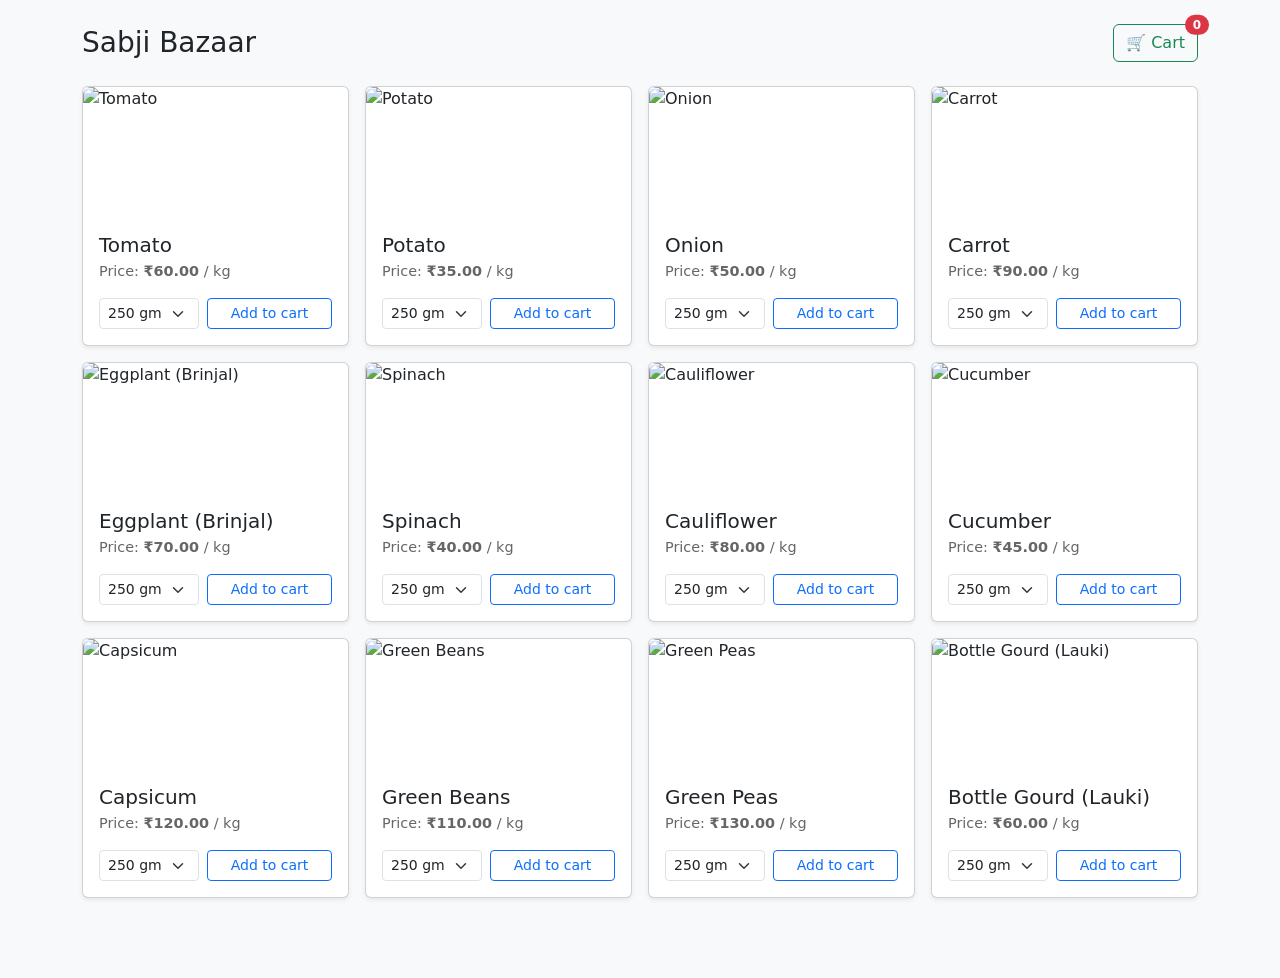
==== index.html @ e950587e "Create index.html" ====
<!doctype html>
<html lang="en">
<head>
  <meta charset="utf-8">
  <meta name="viewport" content="width=device-width, initial-scale=1">
  <title>Sabji Bazaar — Vegetables for Sale</title>

  <!-- Bootstrap 5 CSS -->
  <link href="https://cdn.jsdelivr.net/npm/bootstrap@5.3.2/dist/css/bootstrap.min.css" rel="stylesheet">

  <style>
    body { padding-top: 1.5rem; padding-bottom: 5rem; background:#f8f9fa; }
    .veg-card { min-height: 260px; display:flex; flex-direction:column; justify-content:space-between; }
    .veg-img { height:130px; object-fit:cover; border-radius:.5rem; }
    .floating-bill {
      position: fixed;
      right: 20px;
      bottom: 20px;
      z-index: 2000;
      display: none;
    }
    .qty-select { width:120px; }
    .price-rupee { font-weight:700; }
    .card-footer-small { font-size:0.9rem; color:#666; }
    @media (max-width:576px) {
      .qty-select { width:100%; margin-bottom:.5rem; }
    }
  </style>
</head>
<body>

<div class="container">
  <!-- Header with cart button -->
  <header class="mb-4 d-flex justify-content-between align-items-center">
    <h1 class="h3 mb-0">Sabji Bazaar</h1>
    <button class="btn btn-outline-success position-relative" 
            type="button" data-bs-toggle="offcanvas" 
            data-bs-target="#cartPanel" aria-controls="cartPanel">
      🛒 Cart
      <span id="cartBadge" class="position-absolute top-0 start-100 translate-middle badge rounded-pill bg-danger">0</span>
    </button>
  </header>

  <!-- Vegetable Cards -->
  <section>
    <div class="row g-3" id="veg-list">
      <!-- Vegetable cards injected by JS -->
    </div>
  </section>
</div>

<!-- Floating Billing Button -->
<button id="billingBtn" class="btn btn-success rounded-pill floating-bill" title="Billing">
  <span id="billingText">Billing</span>
  <span id="billingBadge" class="badge bg-danger ms-2">0</span>
</button>

<!-- Cart Side Panel -->
<div class="offcanvas offcanvas-end" tabindex="-1" id="cartPanel" aria-labelledby="cartPanelLabel">
  <div class="offcanvas-header">
    <h5 id="cartPanelLabel">Your Cart</h5>
    <button type="button" class="btn-close" data-bs-dismiss="offcanvas" aria-label="Close"></button>
  </div>
  <div class="offcanvas-body d-flex flex-column">
    <div id="cart-items" class="flex-grow-1">
      <!-- Cart items go here -->
    </div>
    <div class="mt-3 border-top pt-2">
      <p><strong>Total:</strong> <span id="cartTotal">₹0.00</span></p>
      <button class="btn btn-primary w-100" onclick="openBilling()">Checkout</button>
    </div>
  </div>
</div>

<!-- Billing Modal -->
<div class="modal fade" id="billingModal" tabindex="-1" aria-labelledby="billingModalLabel" aria-hidden="true">
  <div class="modal-dialog modal-dialog-centered modal-lg">
    <div class="modal-content">
      <form id="billingForm">
        <div class="modal-header">
          <h5 class="modal-title" id="billingModalLabel">Billing & Address</h5>
          <button type="button" class="btn-close" data-bs-dismiss="modal" aria-label="Close"></button>
        </div>
        <div class="modal-body">
          <div id="order-summary" class="mb-3"></div>

          <div class="mb-3">
            <label for="address" class="form-label">Delivery Address</label>
            <textarea id="address" class="form-control" rows="3" placeholder="Write full delivery address here..."></textarea>
          </div>

          <div class="mb-0">
            <p class="mb-1"><strong>Total Amount:</strong> <span id="modalTotal">₹0.00</span></p>
            <p class="card-footer-small">When you press Submit, your order details will be opened in WhatsApp for sending.</p>
          </div>

        </div>
        <div class="modal-footer">
          <button type="button" class="btn btn-secondary" data-bs-dismiss="modal">Close</button>
          <button id="submitOrder" type="submit" class="btn btn-primary">Submit & Send to WhatsApp</button>
        </div>
      </form>
    </div>
  </div>
</div>

<!-- Bootstrap 5 JS + Popper -->
<script src="https://cdn.jsdelivr.net/npm/bootstrap@5.3.2/dist/js/bootstrap.bundle.min.js"></script>

<script>
  // Vegetables
  const vegetables = [
    { id:1, name:'Tomato', pricePerKg:60, img:'https://images.unsplash.com/photo-1582515073490-399813f1be12?auto=format&fit=crop&w=800&q=60' },
    { id:2, name:'Potato', pricePerKg:35, img:'https://images.unsplash.com/photo-1604908177522-94c9d6d4b0f5?auto=format&fit=crop&w=800&q=60' },
    { id:3, name:'Onion', pricePerKg:50, img:'https://images.unsplash.com/photo-1542444459-db4b6ef8f1f0?auto=format&fit=crop&w=800&q=60' },
    { id:4, name:'Carrot', pricePerKg:90, img:'https://images.unsplash.com/photo-1542838132-92c53300491e?auto=format&fit=crop&w=800&q=60' },
    { id:5, name:'Eggplant (Brinjal)', pricePerKg:70, img:'https://images.unsplash.com/photo-1567306226416-28f0efdc88ce?auto=format&fit=crop&w=800&q=60' },
    { id:6, name:'Spinach', pricePerKg:40, img:'https://images.unsplash.com/photo-1558642452-9d2a7deb7f62?auto=format&fit=crop&w=800&q=60' },
    { id:7, name:'Cauliflower', pricePerKg:80, img:'https://images.unsplash.com/photo-1567303312678-3d8f5a1ad6a6?auto=format&fit=crop&w=800&q=60' },
    { id:8, name:'Cucumber', pricePerKg:45, img:'https://images.unsplash.com/photo-1567306226416-28f0efdc88ce?auto=format&fit=crop&w=800&q=60' },
    { id:9, name:'Capsicum', pricePerKg:120, img:'https://images.unsplash.com/photo-1622203913724-9f7c7bd3e2b9?auto=format&fit=crop&w=800&q=60' },
    { id:10, name:'Green Beans', pricePerKg:110, img:'https://images.unsplash.com/photo-1601004890684-d8cbf643f5f2?auto=format&fit=crop&w=800&q=60' },
    { id:11, name:'Green Peas', pricePerKg:130, img:'https://images.unsplash.com/photo-1506801310323-534be5e7bb06?auto=format&fit=crop&w=800&q=60' },
    { id:12, name:'Bottle Gourd (Lauki)', pricePerKg:60, img:'https://images.unsplash.com/photo-1543353071-087092ec393a?auto=format&fit=crop&w=800&q=60' }
  ];

  // Cart
  let cart = [];
  const vegListEl = document.getElementById('veg-list');
  const billingBtn = document.getElementById('billingBtn');
  const billingBadge = document.getElementById('billingBadge');
  const billingModal = new bootstrap.Modal(document.getElementById('billingModal'), {});
  const orderSummaryEl = document.getElementById('order-summary');
  const modalTotalEl = document.getElementById('modalTotal');
  const addressEl = document.getElementById('address');
  const cartItemsEl = document.getElementById('cart-items');
  const cartTotalEl = document.getElementById('cartTotal');
  const cartBadge = document.getElementById('cartBadge');

  // Quantity options
  const qtyOptions = [
    {label:'250 gm', factor:0.25},
    {label:'500 gm', factor:0.5},
    {label:'1 kg', factor:1}
  ];

  // Render vegetable cards
  function renderVegetables() {
    vegListEl.innerHTML = '';
    vegetables.forEach(v => {
      const col = document.createElement('div');
      col.className = 'col-12 col-sm-6 col-md-4 col-lg-3';
      col.innerHTML = `
        <div class="card veg-card shadow-sm h-100">
          <img src="${v.img}" class="card-img-top veg-img" alt="${v.name}">
          <div class="card-body d-flex flex-column">
            <div>
              <h5 class="card-title mb-1">${v.name}</h5>
              <p class="mb-2 card-footer-small">Price: <span class="price-rupee">₹${v.pricePerKg.toFixed(2)}</span> / kg</p>
            </div>
            <div class="mt-auto">
              <div class="d-flex gap-2 align-items-center">
                <select class="form-select form-select-sm qty-select" id="qty-${v.id}">
                  ${qtyOptions.map(q => `<option value="${q.factor}">${q.label}</option>`).join('')}
                </select>
                <button class="btn btn-outline-primary btn-sm w-100" onclick="addToCart(${v.id})">Add to cart</button>
              </div>
            </div>
          </div>
        </div>`;
      vegListEl.appendChild(col);
    });
  }

  // Add to cart
  function addToCart(vegId) {
    const veg = vegetables.find(x=>x.id===vegId);
    const select = document.getElementById(`qty-${vegId}`);
    const factor = Number(select.value);
    const qtyLabel = qtyOptions.find(q=>q.factor===factor).label;
    const amount = +(veg.pricePerKg * factor).toFixed(2);

    cart.push({ id: veg.id, name: veg.name, qtyLabel, qtyFactor: factor, pricePerKg: veg.pricePerKg, amount });
    updateBillingButton();
    renderCartPanel();
    showAddedToast(`${veg.name} (${qtyLabel}) added — ₹${amount.toFixed(2)}`);
  }

  // Update floating billing button
  function updateBillingButton() {
    const count = cart.length;
    if (count > 0) {
      billingBtn.style.display = 'inline-block';
      billingBadge.textContent = count;
      const total = cart.reduce((s,it)=>s+it.amount,0);
      document.getElementById('billingText').innerHTML = `Billing • ₹${total.toFixed(2)}`;
    } else {
      billingBtn.style.display = 'none';
    }
  }

  // Cart Panel
  function renderCartPanel() {
    if (cart.length === 0) {
      cartItemsEl.innerHTML = '<p class="text-muted">Your cart is empty.</p>';
      cartTotalEl.textContent = '₹0.00';
      cartBadge.textContent = '0';
      return;
    }
    let html = `<div class="list-group">`;
    cart.forEach((it, idx) => {
      html += `
        <div class="list-group-item d-flex justify-content-between align-items-center">
          <div>
            <strong>${it.name}</strong><br>
            <select class="form-select form-select-sm mt-1" style="width:120px"
                    onchange="updateCartQty(${idx}, this.value)">
              ${qtyOptions.map(q => `<option value="${q.factor}" ${q.factor===it.qtyFactor?'selected':''}>${q.label}</option>`).join('')}
            </select>
          </div>
          <div class="text-end">
            <div>₹${it.amount.toFixed(2)}</div>
            <button class="btn btn-sm btn-outline-danger mt-1" onclick="removeFromCart(${idx})">❌</button>
          </div>
        </div>`;
    });
    html += `</div>`;
    cartItemsEl.innerHTML = html;
    const total = cart.reduce((s,it)=>s+it.amount,0);
    cartTotalEl.textContent = `₹${total.toFixed(2)}`;
    cartBadge.textContent = cart.length;
  }

  // Remove item
  function removeFromCart(index) {
    cart.splice(index, 1);
    updateBillingButton();
    renderCartPanel();
    renderOrderSummary();
  }

  // Update qty in cart
  function updateCartQty(index, newFactor) {
    const item = cart[index];
    const factor = Number(newFactor);
    const qtyLabel = qtyOptions.find(q=>q.factor===factor).label;
    const amount = +(item.pricePerKg * factor).toFixed(2);
    cart[index] = {...item, qtyFactor: factor, qtyLabel, amount};
    renderCartPanel();
    renderOrderSummary();
    updateBillingButton();
  }

  // Open billing modal from cart panel
  function openBilling() {
    renderOrderSummary();
    const offcanvas = bootstrap.Offcanvas.getInstance(document.getElementById('cartPanel'));
    offcanvas.hide();
    billingModal.show();
  }

  // Render order summary in modal
  function renderOrderSummary() {
    if (cart.length === 0) {
      orderSummaryEl.innerHTML = '<p class="text-muted">Cart is empty.</p>';
      modalTotalEl.textContent = '₹0.00';
      return;
    }
    let html = `<div class="table-responsive"><table class="table table-sm align-middle">
      <thead><tr><th>Item</th><th>Quantity</th><th>Price / kg</th><th>Amount</th><th></th></tr></thead><tbody>`;
    cart.forEach((it, idx) => {
      html += `<tr>
        <td>${it.name}</td>
        <td>
          <select class="form-select form-select-sm" onchange="updateCartQty(${idx}, this.value)">
            ${qtyOptions.map(q=>`<option value="${q.factor}" ${q.factor===it.qtyFactor?'selected':''}>${q.label}</option>`).join('')}
          </select>
        </td>
        <td>₹${it.pricePerKg.toFixed(2)}</td>
        <td>₹${it.amount.toFixed(2)}</td>
        <td><button class="btn btn-sm btn-danger" onclick="removeFromCart(${idx})">❌</button></td>
      </tr>`;
    });
    html += `</tbody></table></div>`;
    orderSummaryEl.innerHTML = html;
    const total = cart.reduce((s,it)=>s+it.amount,0);
    modalTotalEl.textContent = `₹${total.toFixed(2)}`;
  }

  // Toast message
  function showAddedToast(text) {
    const toast = document.createElement('div');
    toast.className = 'alert alert-success position-fixed';
    toast.style.right = '20px';
    toast.style.bottom = '90px';
    toast.style.zIndex = 2200;
    toast.style.minWidth = '200px';
    toast.textContent = text;
    document.body.appendChild(toast);
    setTimeout(()=> { toast.style.transition = 'opacity 400ms'; toast.style.opacity = 0; }, 1200);
    setTimeout(()=> toast.remove(), 1800);
  }

  // Billing button → modal
  billingBtn.addEventListener('click', ()=>{ renderOrderSummary(); billingModal.show(); });

  // Submit billing form
  document.getElementById('billingForm').addEventListener('submit', function(e){
    e.preventDefault();
    const address = addressEl.value.trim();
    if (!address) { addressEl.classList.add('is-invalid'); addressEl.focus(); return; }
    addressEl.classList.remove('is-invalid');
    if (cart.length===0) { alert('Cart is empty.'); return; }

    let msgLines = [];
    msgLines.push('🛒 *Sabji Bazaar Order*','');
    msgLines.push('*Items:*');
    cart.forEach((it, idx)=>{ msgLines.push(`${idx+1}. ${it.name} — ${it.qtyLabel} — ₹${it.amount.toFixed(2)}`); });
    const total = cart.reduce((s,it)=>s+it.amount,0);
    msgLines.push('',`*Total Amount:* ₹${total.toFixed(2)}`,'',`*Delivery Address:*`,address,'','Please confirm. Thank you! 🙏');
    const message = msgLines.join('\n');

    billingModal.hide();
    const phone = '916261627344'; // India code + your number
    const url = 'https://wa.me/' + phone + '?text=' + encodeURIComponent(message);
    window.open(url, '_blank');

    cart = [];
    updateBillingButton();
    renderCartPanel();
    addressEl.value = '';
  });

  // Init
  renderVegetables();
  updateBillingButton();
  renderCartPanel();
</script>
</body>
</html>
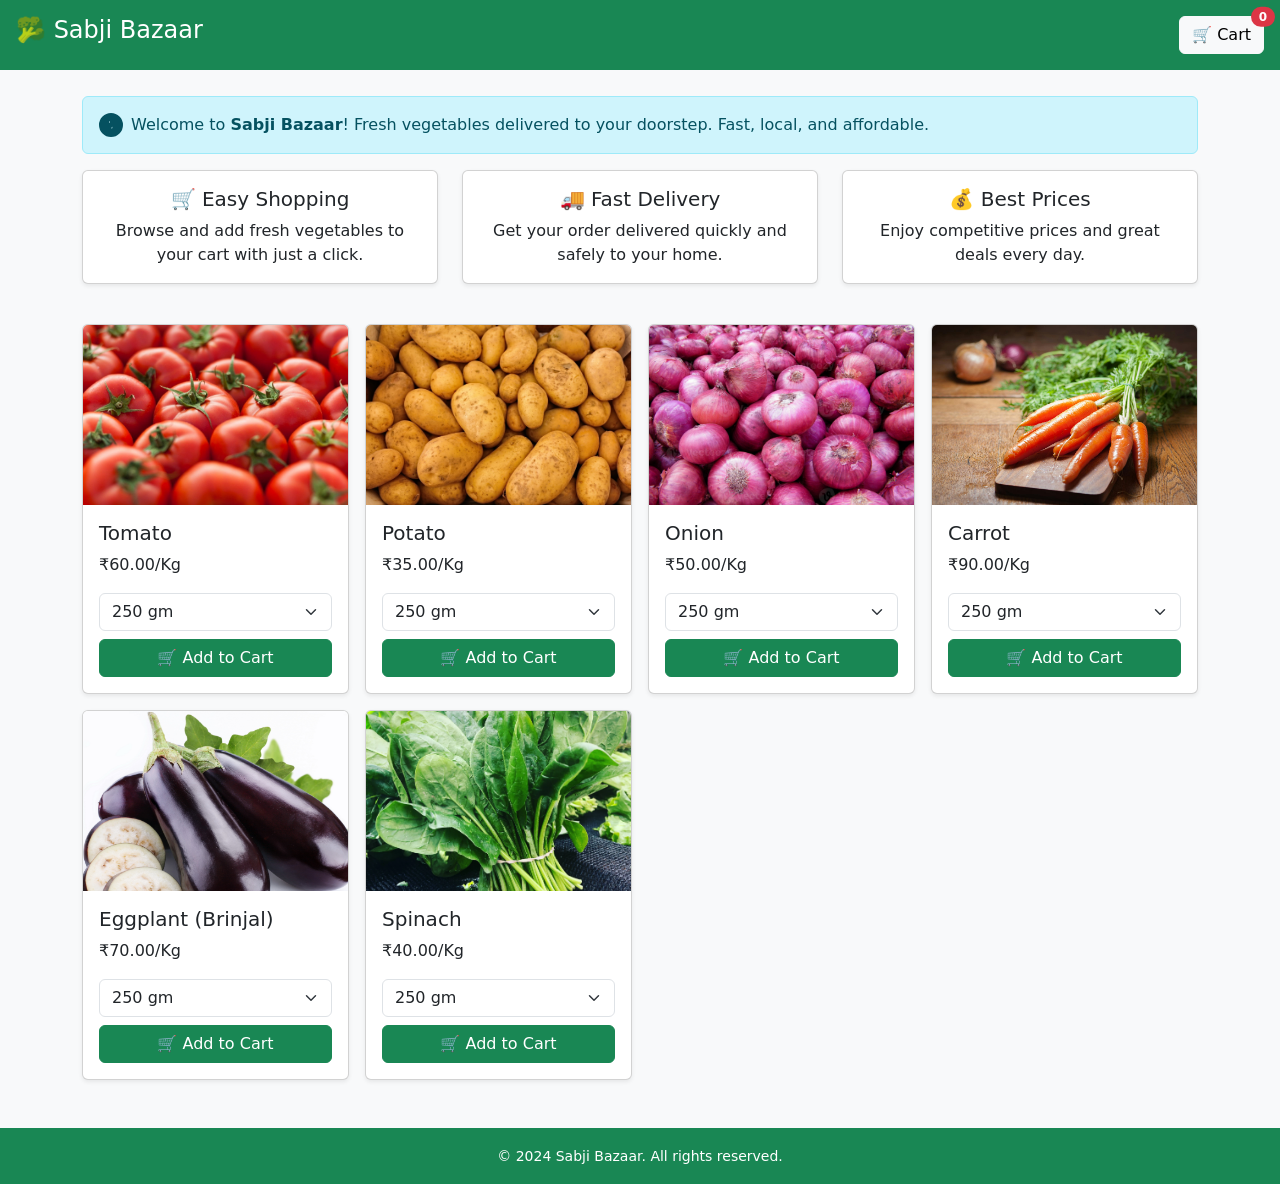
==== commit 5e7c607e: "Add files via upload" ====
--- a/index.html
+++ b/index.html
@@ -1,340 +1,115 @@
-<!doctype html>
-<html lang="en">
-<head>
-  <meta charset="utf-8">
-  <meta name="viewport" content="width=device-width, initial-scale=1">
-  <title>Sabji Bazaar — Vegetables for Sale</title>
-
-  <!-- Bootstrap 5 CSS -->
-  <link href="https://cdn.jsdelivr.net/npm/bootstrap@5.3.2/dist/css/bootstrap.min.css" rel="stylesheet">
-
-  <style>
-    body { padding-top: 1.5rem; padding-bottom: 5rem; background:#f8f9fa; }
-    .veg-card { min-height: 260px; display:flex; flex-direction:column; justify-content:space-between; }
-    .veg-img { height:130px; object-fit:cover; border-radius:.5rem; }
-    .floating-bill {
-      position: fixed;
-      right: 20px;
-      bottom: 20px;
-      z-index: 2000;
-      display: none;
-    }
-    .qty-select { width:120px; }
-    .price-rupee { font-weight:700; }
-    .card-footer-small { font-size:0.9rem; color:#666; }
-    @media (max-width:576px) {
-      .qty-select { width:100%; margin-bottom:.5rem; }
-    }
-  </style>
-</head>
-<body>
-
-<div class="container">
-  <!-- Header with cart button -->
-  <header class="mb-4 d-flex justify-content-between align-items-center">
-    <h1 class="h3 mb-0">Sabji Bazaar</h1>
-    <button class="btn btn-outline-success position-relative" 
-            type="button" data-bs-toggle="offcanvas" 
-            data-bs-target="#cartPanel" aria-controls="cartPanel">
-      🛒 Cart
-      <span id="cartBadge" class="position-absolute top-0 start-100 translate-middle badge rounded-pill bg-danger">0</span>
-    </button>
-  </header>
-
-  <!-- Vegetable Cards -->
-  <section>
-    <div class="row g-3" id="veg-list">
-      <!-- Vegetable cards injected by JS -->
-    </div>
-  </section>
-</div>
-
-<!-- Floating Billing Button -->
-<button id="billingBtn" class="btn btn-success rounded-pill floating-bill" title="Billing">
-  <span id="billingText">Billing</span>
-  <span id="billingBadge" class="badge bg-danger ms-2">0</span>
-</button>
-
-<!-- Cart Side Panel -->
-<div class="offcanvas offcanvas-end" tabindex="-1" id="cartPanel" aria-labelledby="cartPanelLabel">
-  <div class="offcanvas-header">
-    <h5 id="cartPanelLabel">Your Cart</h5>
-    <button type="button" class="btn-close" data-bs-dismiss="offcanvas" aria-label="Close"></button>
-  </div>
-  <div class="offcanvas-body d-flex flex-column">
-    <div id="cart-items" class="flex-grow-1">
-      <!-- Cart items go here -->
-    </div>
-    <div class="mt-3 border-top pt-2">
-      <p><strong>Total:</strong> <span id="cartTotal">₹0.00</span></p>
-      <button class="btn btn-primary w-100" onclick="openBilling()">Checkout</button>
-    </div>
-  </div>
-</div>
-
-<!-- Billing Modal -->
-<div class="modal fade" id="billingModal" tabindex="-1" aria-labelledby="billingModalLabel" aria-hidden="true">
-  <div class="modal-dialog modal-dialog-centered modal-lg">
-    <div class="modal-content">
-      <form id="billingForm">
-        <div class="modal-header">
-          <h5 class="modal-title" id="billingModalLabel">Billing & Address</h5>
-          <button type="button" class="btn-close" data-bs-dismiss="modal" aria-label="Close"></button>
-        </div>
-        <div class="modal-body">
-          <div id="order-summary" class="mb-3"></div>
-
-          <div class="mb-3">
-            <label for="address" class="form-label">Delivery Address</label>
-            <textarea id="address" class="form-control" rows="3" placeholder="Write full delivery address here..."></textarea>
-          </div>
-
-          <div class="mb-0">
-            <p class="mb-1"><strong>Total Amount:</strong> <span id="modalTotal">₹0.00</span></p>
-            <p class="card-footer-small">When you press Submit, your order details will be opened in WhatsApp for sending.</p>
-          </div>
-
-        </div>
-        <div class="modal-footer">
-          <button type="button" class="btn btn-secondary" data-bs-dismiss="modal">Close</button>
-          <button id="submitOrder" type="submit" class="btn btn-primary">Submit & Send to WhatsApp</button>
-        </div>
-      </form>
-    </div>
-  </div>
-</div>
-
-<!-- Bootstrap 5 JS + Popper -->
-<script src="https://cdn.jsdelivr.net/npm/bootstrap@5.3.2/dist/js/bootstrap.bundle.min.js"></script>
-
-<script>
-  // Vegetables
-  const vegetables = [
-    { id:1, name:'Tomato', pricePerKg:60, img:'https://images.unsplash.com/photo-1582515073490-399813f1be12?auto=format&fit=crop&w=800&q=60' },
-    { id:2, name:'Potato', pricePerKg:35, img:'https://images.unsplash.com/photo-1604908177522-94c9d6d4b0f5?auto=format&fit=crop&w=800&q=60' },
-    { id:3, name:'Onion', pricePerKg:50, img:'https://images.unsplash.com/photo-1542444459-db4b6ef8f1f0?auto=format&fit=crop&w=800&q=60' },
-    { id:4, name:'Carrot', pricePerKg:90, img:'https://images.unsplash.com/photo-1542838132-92c53300491e?auto=format&fit=crop&w=800&q=60' },
-    { id:5, name:'Eggplant (Brinjal)', pricePerKg:70, img:'https://images.unsplash.com/photo-1567306226416-28f0efdc88ce?auto=format&fit=crop&w=800&q=60' },
-    { id:6, name:'Spinach', pricePerKg:40, img:'https://images.unsplash.com/photo-1558642452-9d2a7deb7f62?auto=format&fit=crop&w=800&q=60' },
-    { id:7, name:'Cauliflower', pricePerKg:80, img:'https://images.unsplash.com/photo-1567303312678-3d8f5a1ad6a6?auto=format&fit=crop&w=800&q=60' },
-    { id:8, name:'Cucumber', pricePerKg:45, img:'https://images.unsplash.com/photo-1567306226416-28f0efdc88ce?auto=format&fit=crop&w=800&q=60' },
-    { id:9, name:'Capsicum', pricePerKg:120, img:'https://images.unsplash.com/photo-1622203913724-9f7c7bd3e2b9?auto=format&fit=crop&w=800&q=60' },
-    { id:10, name:'Green Beans', pricePerKg:110, img:'https://images.unsplash.com/photo-1601004890684-d8cbf643f5f2?auto=format&fit=crop&w=800&q=60' },
-    { id:11, name:'Green Peas', pricePerKg:130, img:'https://images.unsplash.com/photo-1506801310323-534be5e7bb06?auto=format&fit=crop&w=800&q=60' },
-    { id:12, name:'Bottle Gourd (Lauki)', pricePerKg:60, img:'https://images.unsplash.com/photo-1543353071-087092ec393a?auto=format&fit=crop&w=800&q=60' }
-  ];
-
-  // Cart
-  let cart = [];
-  const vegListEl = document.getElementById('veg-list');
-  const billingBtn = document.getElementById('billingBtn');
-  const billingBadge = document.getElementById('billingBadge');
-  const billingModal = new bootstrap.Modal(document.getElementById('billingModal'), {});
-  const orderSummaryEl = document.getElementById('order-summary');
-  const modalTotalEl = document.getElementById('modalTotal');
-  const addressEl = document.getElementById('address');
-  const cartItemsEl = document.getElementById('cart-items');
-  const cartTotalEl = document.getElementById('cartTotal');
-  const cartBadge = document.getElementById('cartBadge');
-
-  // Quantity options
-  const qtyOptions = [
-    {label:'250 gm', factor:0.25},
-    {label:'500 gm', factor:0.5},
-    {label:'1 kg', factor:1}
-  ];
-
-  // Render vegetable cards
-  function renderVegetables() {
-    vegListEl.innerHTML = '';
-    vegetables.forEach(v => {
-      const col = document.createElement('div');
-      col.className = 'col-12 col-sm-6 col-md-4 col-lg-3';
-      col.innerHTML = `
-        <div class="card veg-card shadow-sm h-100">
-          <img src="${v.img}" class="card-img-top veg-img" alt="${v.name}">
-          <div class="card-body d-flex flex-column">
-            <div>
-              <h5 class="card-title mb-1">${v.name}</h5>
-              <p class="mb-2 card-footer-small">Price: <span class="price-rupee">₹${v.pricePerKg.toFixed(2)}</span> / kg</p>
-            </div>
-            <div class="mt-auto">
-              <div class="d-flex gap-2 align-items-center">
-                <select class="form-select form-select-sm qty-select" id="qty-${v.id}">
-                  ${qtyOptions.map(q => `<option value="${q.factor}">${q.label}</option>`).join('')}
-                </select>
-                <button class="btn btn-outline-primary btn-sm w-100" onclick="addToCart(${v.id})">Add to cart</button>
-              </div>
-            </div>
-          </div>
-        </div>`;
-      vegListEl.appendChild(col);
-    });
-  }
-
-  // Add to cart
-  function addToCart(vegId) {
-    const veg = vegetables.find(x=>x.id===vegId);
-    const select = document.getElementById(`qty-${vegId}`);
-    const factor = Number(select.value);
-    const qtyLabel = qtyOptions.find(q=>q.factor===factor).label;
-    const amount = +(veg.pricePerKg * factor).toFixed(2);
-
-    cart.push({ id: veg.id, name: veg.name, qtyLabel, qtyFactor: factor, pricePerKg: veg.pricePerKg, amount });
-    updateBillingButton();
-    renderCartPanel();
-    showAddedToast(`${veg.name} (${qtyLabel}) added — ₹${amount.toFixed(2)}`);
-  }
-
-  // Update floating billing button
-  function updateBillingButton() {
-    const count = cart.length;
-    if (count > 0) {
-      billingBtn.style.display = 'inline-block';
-      billingBadge.textContent = count;
-      const total = cart.reduce((s,it)=>s+it.amount,0);
-      document.getElementById('billingText').innerHTML = `Billing • ₹${total.toFixed(2)}`;
-    } else {
-      billingBtn.style.display = 'none';
-    }
-  }
-
-  // Cart Panel
-  function renderCartPanel() {
-    if (cart.length === 0) {
-      cartItemsEl.innerHTML = '<p class="text-muted">Your cart is empty.</p>';
-      cartTotalEl.textContent = '₹0.00';
-      cartBadge.textContent = '0';
-      return;
-    }
-    let html = `<div class="list-group">`;
-    cart.forEach((it, idx) => {
-      html += `
-        <div class="list-group-item d-flex justify-content-between align-items-center">
-          <div>
-            <strong>${it.name}</strong><br>
-            <select class="form-select form-select-sm mt-1" style="width:120px"
-                    onchange="updateCartQty(${idx}, this.value)">
-              ${qtyOptions.map(q => `<option value="${q.factor}" ${q.factor===it.qtyFactor?'selected':''}>${q.label}</option>`).join('')}
-            </select>
-          </div>
-          <div class="text-end">
-            <div>₹${it.amount.toFixed(2)}</div>
-            <button class="btn btn-sm btn-outline-danger mt-1" onclick="removeFromCart(${idx})">❌</button>
-          </div>
-        </div>`;
-    });
-    html += `</div>`;
-    cartItemsEl.innerHTML = html;
-    const total = cart.reduce((s,it)=>s+it.amount,0);
-    cartTotalEl.textContent = `₹${total.toFixed(2)}`;
-    cartBadge.textContent = cart.length;
-  }
-
-  // Remove item
-  function removeFromCart(index) {
-    cart.splice(index, 1);
-    updateBillingButton();
-    renderCartPanel();
-    renderOrderSummary();
-  }
-
-  // Update qty in cart
-  function updateCartQty(index, newFactor) {
-    const item = cart[index];
-    const factor = Number(newFactor);
-    const qtyLabel = qtyOptions.find(q=>q.factor===factor).label;
-    const amount = +(item.pricePerKg * factor).toFixed(2);
-    cart[index] = {...item, qtyFactor: factor, qtyLabel, amount};
-    renderCartPanel();
-    renderOrderSummary();
-    updateBillingButton();
-  }
-
-  // Open billing modal from cart panel
-  function openBilling() {
-    renderOrderSummary();
-    const offcanvas = bootstrap.Offcanvas.getInstance(document.getElementById('cartPanel'));
-    offcanvas.hide();
-    billingModal.show();
-  }
-
-  // Render order summary in modal
-  function renderOrderSummary() {
-    if (cart.length === 0) {
-      orderSummaryEl.innerHTML = '<p class="text-muted">Cart is empty.</p>';
-      modalTotalEl.textContent = '₹0.00';
-      return;
-    }
-    let html = `<div class="table-responsive"><table class="table table-sm align-middle">
-      <thead><tr><th>Item</th><th>Quantity</th><th>Price / kg</th><th>Amount</th><th></th></tr></thead><tbody>`;
-    cart.forEach((it, idx) => {
-      html += `<tr>
-        <td>${it.name}</td>
-        <td>
-          <select class="form-select form-select-sm" onchange="updateCartQty(${idx}, this.value)">
-            ${qtyOptions.map(q=>`<option value="${q.factor}" ${q.factor===it.qtyFactor?'selected':''}>${q.label}</option>`).join('')}
-          </select>
-        </td>
-        <td>₹${it.pricePerKg.toFixed(2)}</td>
-        <td>₹${it.amount.toFixed(2)}</td>
-        <td><button class="btn btn-sm btn-danger" onclick="removeFromCart(${idx})">❌</button></td>
-      </tr>`;
-    });
-    html += `</tbody></table></div>`;
-    orderSummaryEl.innerHTML = html;
-    const total = cart.reduce((s,it)=>s+it.amount,0);
-    modalTotalEl.textContent = `₹${total.toFixed(2)}`;
-  }
-
-  // Toast message
-  function showAddedToast(text) {
-    const toast = document.createElement('div');
-    toast.className = 'alert alert-success position-fixed';
-    toast.style.right = '20px';
-    toast.style.bottom = '90px';
-    toast.style.zIndex = 2200;
-    toast.style.minWidth = '200px';
-    toast.textContent = text;
-    document.body.appendChild(toast);
-    setTimeout(()=> { toast.style.transition = 'opacity 400ms'; toast.style.opacity = 0; }, 1200);
-    setTimeout(()=> toast.remove(), 1800);
-  }
-
-  // Billing button → modal
-  billingBtn.addEventListener('click', ()=>{ renderOrderSummary(); billingModal.show(); });
-
-  // Submit billing form
-  document.getElementById('billingForm').addEventListener('submit', function(e){
-    e.preventDefault();
-    const address = addressEl.value.trim();
-    if (!address) { addressEl.classList.add('is-invalid'); addressEl.focus(); return; }
-    addressEl.classList.remove('is-invalid');
-    if (cart.length===0) { alert('Cart is empty.'); return; }
-
-    let msgLines = [];
-    msgLines.push('🛒 *Sabji Bazaar Order*','');
-    msgLines.push('*Items:*');
-    cart.forEach((it, idx)=>{ msgLines.push(`${idx+1}. ${it.name} — ${it.qtyLabel} — ₹${it.amount.toFixed(2)}`); });
-    const total = cart.reduce((s,it)=>s+it.amount,0);
-    msgLines.push('',`*Total Amount:* ₹${total.toFixed(2)}`,'',`*Delivery Address:*`,address,'','Please confirm. Thank you! 🙏');
-    const message = msgLines.join('\n');
-
-    billingModal.hide();
-    const phone = '916261627344'; // India code + your number
-    const url = 'https://wa.me/' + phone + '?text=' + encodeURIComponent(message);
-    window.open(url, '_blank');
-
-    cart = [];
-    updateBillingButton();
-    renderCartPanel();
-    addressEl.value = '';
-  });
-
-  // Init
-  renderVegetables();
-  updateBillingButton();
-  renderCartPanel();
-</script>
-</body>
-</html>
+<!doctype html>
+<html lang="en">
+<head>
+    <meta charset="utf-8">
+    <meta name="viewport" content="width=device-width, initial-scale=1">
+    <title>Sabji Bazaar</title>
+
+    <!-- Bootstrap 5 -->
+    <link href="https://cdn.jsdelivr.net/npm/bootstrap@5.3.2/dist/css/bootstrap.min.css" rel="stylesheet">
+    <link href="assets/css/style.css" rel="stylesheet">
+</head>
+<body>
+    <header class="p-3 bg-success text-white d-flex justify-content-between fixed-top">
+        <h1 class="h4">🥦 Sabji Bazaar</h1>
+        <button class="btn btn-light position-relative" data-bs-toggle="offcanvas" data-bs-target="#cartPanel">
+            🛒 Cart
+            <span id="cartBadge" class="position-absolute top-0 start-100 translate-middle badge rounded-pill bg-danger">0</span>
+        </button>
+    </header>
+
+    <br><br>
+
+    <!-- Info Section -->
+    <section class="container mt-5">
+        <div class="alert alert-info d-flex align-items-center" role="alert">
+            <svg class="bi flex-shrink-0 me-2" width="24" height="24" role="img" aria-label="Info:"><use xlink:href="#info-fill"/></svg>
+            <div>
+                Welcome to <strong>Sabji Bazaar</strong>! Fresh vegetables delivered to your doorstep. Fast, local, and affordable.
+            </div>
+        </div>
+        <div class="row text-center mb-4">
+            <div class="col-md-4 mb-3">
+                <div class="card h-100 shadow-sm">
+                    <div class="card-body">
+                        <h5 class="card-title">🛒 Easy Shopping</h5>
+                        <p class="card-text">Browse and add fresh vegetables to your cart with just a click.</p>
+                    </div>
+                </div>
+            </div>
+            <div class="col-md-4 mb-3">
+                <div class="card h-100 shadow-sm">
+                    <div class="card-body">
+                        <h5 class="card-title">🚚 Fast Delivery</h5>
+                        <p class="card-text">Get your order delivered quickly and safely to your home.</p>
+                    </div>
+                </div>
+            </div>
+            <div class="col-md-4 mb-3">
+                <div class="card h-100 shadow-sm">
+                    <div class="card-body">
+                        <h5 class="card-title">💰 Best Prices</h5>
+                        <p class="card-text">Enjoy competitive prices and great deals every day.</p>
+                    </div>
+                </div>
+            </div>
+        </div>
+    </section>
+
+    <main class="container my-4" style="margin-top: 80px;">
+        <div id="veg-list" class="row g-3"></div>
+    </main>
+
+    <!-- Cart Side Panel -->
+    <div class="offcanvas offcanvas-end" id="cartPanel">
+        <div class="offcanvas-header">
+            <h5>Your Cart</h5>
+            <button type="button" class="btn-close" data-bs-dismiss="offcanvas"></button>
+        </div>
+        <div class="offcanvas-body d-flex flex-column">
+            <div id="cart-items" class="flex-grow-1"></div>
+            <div class="border-top pt-2">
+                <p><strong>Total:</strong> <span id="cartTotal">₹0.00</span></p>
+                <button class="btn btn-primary w-100" onclick="openBilling()">Checkout</button>
+            </div>
+        </div>
+    </div>
+
+    <!-- Billing Modal -->
+    <div class="modal fade" id="billingModal" tabindex="-1">
+        <div class="modal-dialog modal-lg">
+            <div class="modal-content">
+                <div class="modal-header">
+                    <h5 class="modal-title">Billing</h5>
+                    <button class="btn-close" data-bs-dismiss="modal"></button>
+                </div>
+                <div class="modal-body">
+                    <div id="order-summary"></div>
+                    <p class="mt-3"><strong>Total:</strong> <span id="modalTotal">₹0.00</span></p>
+                    <textarea id="address" class="form-control" rows="3" placeholder="Enter your address"></textarea>
+                    <button class="btn btn-outline-secondary mt-2" onclick="fillCurrentLocation()">📍 Use Current Location</button>
+                </div>
+                <div class="modal-footer">
+                    <button class="btn btn-success" onclick="submitOrder()">Submit Order (WhatsApp)</button>
+                </div>
+            </div>
+        </div>
+    </div>
+
+    <footer class="bg-success text-white text-center py-3 mt-5">
+        <div class="container">
+            <small>&copy; 2024 Sabji Bazaar. All rights reserved.</small>
+        </div>
+    </footer>
+
+    <script src="https://cdn.jsdelivr.net/npm/bootstrap@5.3.2/dist/js/bootstrap.bundle.min.js"></script>
+    <script src="assets/js/script.js"></script>
+
+    <!-- Bootstrap Icons SVG for alert -->
+    <svg xmlns="http://www.w3.org/2000/svg" style="display: none;">
+        <symbol id="info-fill" fill="currentColor" viewBox="0 0 16 16">
+            <path d="M8 16A8 8 0 1 0 8 0a8 8 0 0 0 0 16zm.93-11.412-2.29.287-.082.38.45.083c.294.07.352.176.288.469l-.738 3.468c-.194.897.105 1.319.808 1.319.545 0 .875-.252 1.02-.598l.088-.416c.066-.308.118-.438.288-.438.154 0 .176.176.154.438l-.088.416c-.066.308-.118.438-.288.438-.154 0-.176-.176-.154-.438l.738-3.468c.194-.897-.105-1.319-.808-1.319-.545 0-.875.252-1.02.598l-.088.416c-.066.308-.118.438-.288.438-.154 0-.176-.176-.154-.438l.088-.416c.066-.308.118-.438.288-.438.154 0 .176.176.154.438l2.29-.287.082-.38-.45-.083c-.294-.07-.352-.176-.288-.469zm-1.812 6.412c-.366 0-.658.292-.658.658 0 .366.292.658.658.658.366 0 .658-.292.658-.658 0-.366-.292-.658-.658-.658z"/>
+        </symbol>
+    </svg>
+</body>
+</html>
--- a/assets/css/style.css
+++ b/assets/css/style.css
@@ -0,0 +1,55 @@
+body {
+  background: #f8f9fa;
+}
+.card img {
+  height: 180px;
+  object-fit: cover;
+}
+.about-section {
+  background: #fff;
+  border-radius: 12px;
+  box-shadow: 0 2px 12px rgba(0,0,0,0.06);
+  padding: 2.5rem 2rem;
+}
+
+.about-section h2 {
+  font-size: 2rem;
+  font-weight: 700;
+  margin-bottom: 1rem;
+  color: #2d572c;
+}
+
+.about-section h3 {
+  font-size: 1.25rem;
+  font-weight: 600;
+  margin-bottom: 0.75rem;
+  color: #388e3c;
+}
+
+.about-section ul {
+  padding-left: 1.2rem;
+  margin-bottom: 1.5rem;
+}
+
+.about-section ul li {
+  margin-bottom: 0.5rem;
+  font-size: 1.05rem;
+}
+
+.about-section a {
+  color: #388e3c;
+  text-decoration: none;
+}
+
+.about-section a:hover {
+  text-decoration: underline;
+}
+
+@media (max-width: 767.98px) {
+  .about-section {
+    padding: 1.5rem 1rem;
+  }
+  .about-section h2 {
+    font-size: 1.5rem;
+  }
+}
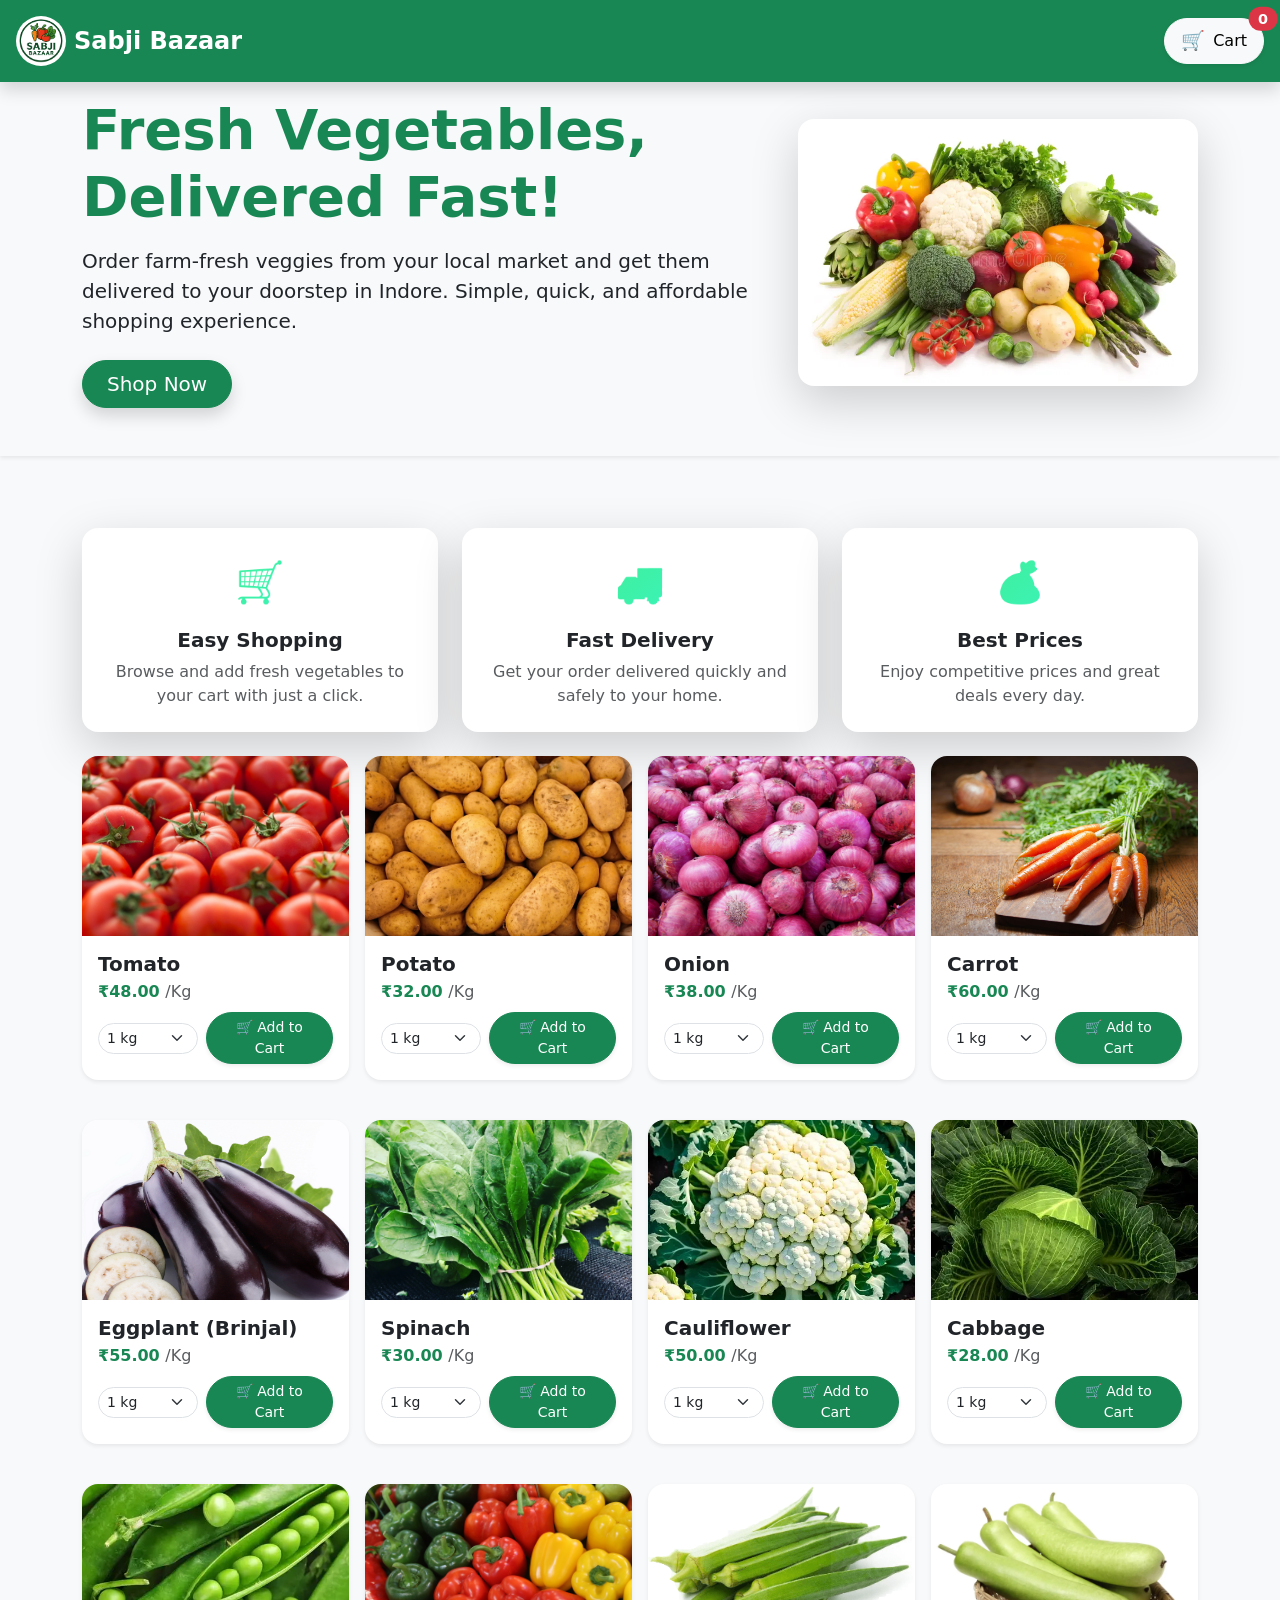
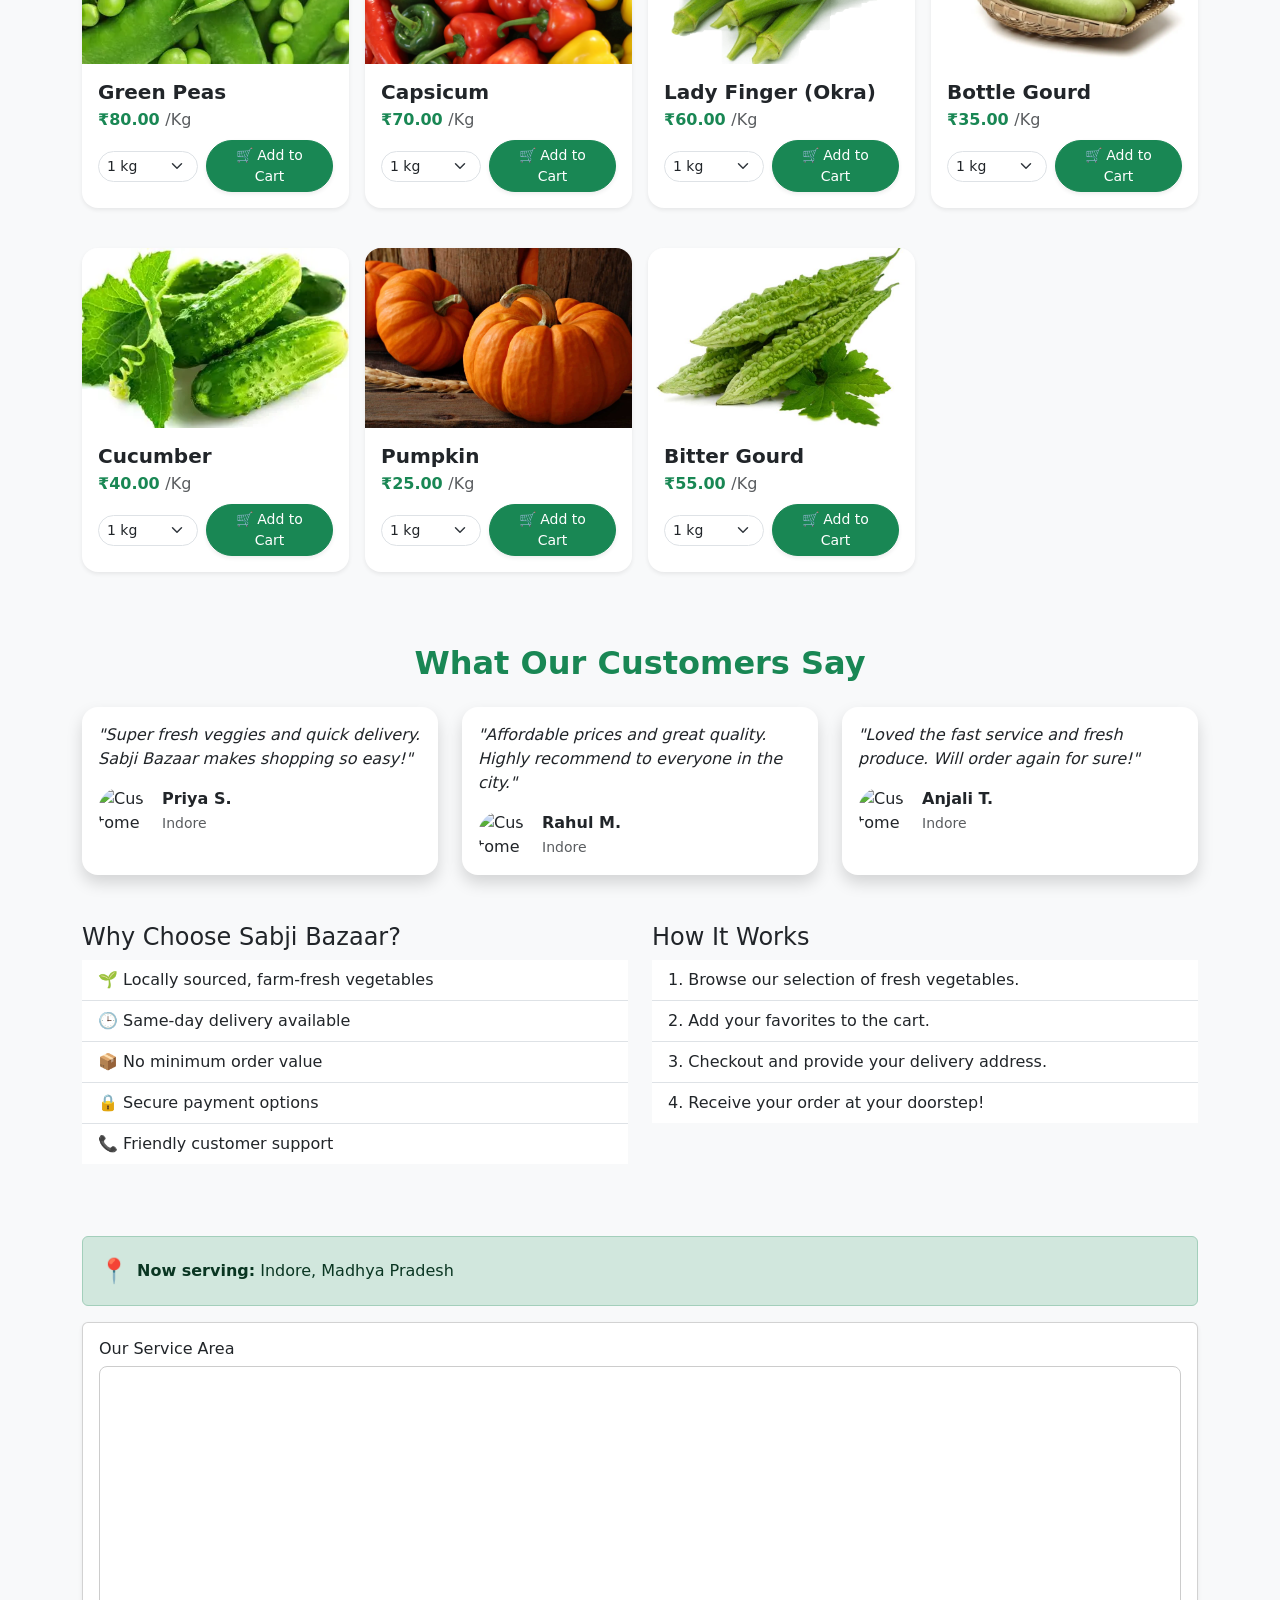
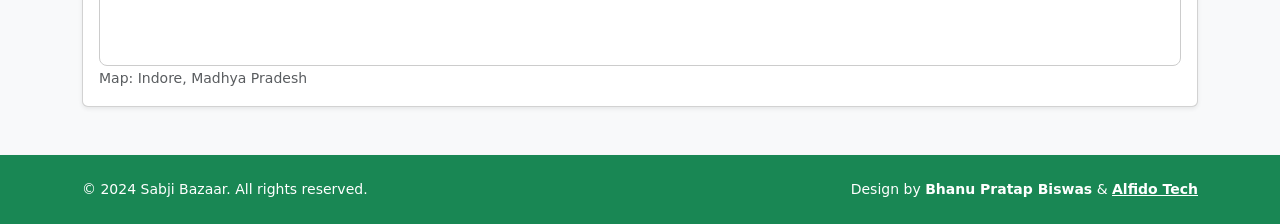
==== commit f5946389: "Update index.html" ====
--- a/index.html
+++ b/index.html
@@ -10,70 +10,195 @@
     <link href="assets/css/style.css" rel="stylesheet">
 </head>
 <body>
-    <header class="p-3 bg-success text-white d-flex justify-content-between fixed-top">
-        <h1 class="h4">🥦 Sabji Bazaar</h1>
-        <button class="btn btn-light position-relative" data-bs-toggle="offcanvas" data-bs-target="#cartPanel">
-            🛒 Cart
-            <span id="cartBadge" class="position-absolute top-0 start-100 translate-middle badge rounded-pill bg-danger">0</span>
+    <header class="p-3 bg-success text-white d-flex justify-content-between align-items-center shadow fixed-top" style="z-index:1045;">
+        <div class="d-flex align-items-center gap-2">
+            <img src="assets/img/logo.png" alt="Sabji Bazaar Logo" style="height:50px;width:50px;border-radius:50%;background:#fff;padding:3px;">
+            <span class="h4 mb-0 fw-bold">Sabji Bazaar</span>
+        </div>
+        <button class="btn btn-light d-flex align-items-center position-relative px-3 py-2 rounded-pill shadow-sm"
+            data-bs-toggle="offcanvas" data-bs-target="#cartPanel" style="font-weight:500;">
+            <span class="me-2" style="font-size:1.2rem;">🛒</span>
+            Cart
+            <span id="cartBadge" class="position-absolute top-0 start-100 translate-middle badge rounded-pill bg-danger" style="font-size:0.9rem;">0</span>
         </button>
     </header>
 
-    <br><br>
+    <!-- Hero Section -->
+    <section class="container-fluid bg-light py-5 mt-5 shadow-sm">
+        <div class="container d-flex flex-column flex-md-row align-items-center justify-content-between gap-4">
+            <div>
+                <h1 class="display-4 fw-bold mb-3 text-success">Fresh Vegetables, Delivered Fast!</h1>
+                <p class="lead mb-4">Order farm-fresh veggies from your local market and get them delivered to your doorstep in Indore. Simple, quick, and affordable shopping experience.</p>
+                <a href="#veg-list" class="btn btn-success btn-lg rounded-pill px-4 shadow">Shop Now</a>
+            </div>
+            <img src="assets/img/vegetables.webp" alt="Fresh Vegetables" class="img-fluid rounded-4 shadow-lg" style="max-width: 400px; background: #fff;">
+        </div>
+    </section>
+
 
     <!-- Info Section -->
     <section class="container mt-5">
-        <div class="alert alert-info d-flex align-items-center" role="alert">
-            <svg class="bi flex-shrink-0 me-2" width="24" height="24" role="img" aria-label="Info:"><use xlink:href="#info-fill"/></svg>
-            <div>
-                Welcome to <strong>Sabji Bazaar</strong>! Fresh vegetables delivered to your doorstep. Fast, local, and affordable.
-            </div>
-        </div>
-        <div class="row text-center mb-4">
-            <div class="col-md-4 mb-3">
-                <div class="card h-100 shadow-sm">
-                    <div class="card-body">
-                        <h5 class="card-title">🛒 Easy Shopping</h5>
-                        <p class="card-text">Browse and add fresh vegetables to your cart with just a click.</p>
-                    </div>
-                </div>
-            </div>
-            <div class="col-md-4 mb-3">
-                <div class="card h-100 shadow-sm">
-                    <div class="card-body">
-                        <h5 class="card-title">🚚 Fast Delivery</h5>
-                        <p class="card-text">Get your order delivered quickly and safely to your home.</p>
-                    </div>
-                </div>
-            </div>
-            <div class="col-md-4 mb-3">
-                <div class="card h-100 shadow-sm">
-                    <div class="card-body">
-                        <h5 class="card-title">💰 Best Prices</h5>
-                        <p class="card-text">Enjoy competitive prices and great deals every day.</p>
-                    </div>
-                </div>
-            </div>
-        </div>
-    </section>
+        <!-- <div class="alert alert-info d-flex align-items-center gap-3 shadow-sm border-0 rounded-4 py-3 px-4" role="alert" style="background: linear-gradient(90deg, #e0f7fa 0%, #e8f5e9 100%);">
+            <svg class="bi flex-shrink-0" width="28" height="28" role="img" aria-label="Info:"><use xlink:href="#info-fill"/></svg>
+            <div class="fs-5">
+                Welcome to <strong>Sabji Bazaar</strong>! <span class="text-success">Fresh vegetables</span> delivered to your doorstep. <span class="fw-semibold">Fast</span>, <span class="fw-semibold">local</span>, and <span class="fw-semibold">affordable</span>.
+            </div>
+        </div> -->
+        <div class="row text-center mb-4 mt-4 g-4">
+            <div class="col-md-4">
+                <div class="card h-100 border-0 shadow-lg rounded-4 hover-shadow" style="transition: box-shadow 0.2s;">
+                    <div class="card-body py-4">
+                        <div class="mb-3" style="font-size:2.5rem; background: linear-gradient(135deg, #43e97b 0%, #38f9d7 100%); -webkit-background-clip: text; -webkit-text-fill-color: transparent;">🛒</div>
+                        <h5 class="card-title fw-bold mb-2">Easy Shopping</h5>
+                        <p class="card-text text-muted">Browse and add fresh vegetables to your cart with just a click.</p>
+                    </div>
+                </div>
+            </div>
+            <div class="col-md-4">
+                <div class="card h-100 border-0 shadow-lg rounded-4 hover-shadow" style="transition: box-shadow 0.2s;">
+                    <div class="card-body py-4">
+                        <div class="mb-3" style="font-size:2.5rem; background: linear-gradient(135deg, #43e97b 0%, #38f9d7 100%); -webkit-background-clip: text; -webkit-text-fill-color: transparent;">🚚</div>
+                        <h5 class="card-title fw-bold mb-2">Fast Delivery</h5>
+                        <p class="card-text text-muted">Get your order delivered quickly and safely to your home.</p>
+                    </div>
+                </div>
+            </div>
+            <div class="col-md-4">
+                <div class="card h-100 border-0 shadow-lg rounded-4 hover-shadow" style="transition: box-shadow 0.2s;">
+                    <div class="card-body py-4">
+                        <div class="mb-3" style="font-size:2.5rem; background: linear-gradient(135deg, #43e97b 0%, #38f9d7 100%); -webkit-background-clip: text; -webkit-text-fill-color: transparent;">💰</div>
+                        <h5 class="card-title fw-bold mb-2">Best Prices</h5>
+                        <p class="card-text text-muted">Enjoy competitive prices and great deals every day.</p>
+                    </div>
+                </div>
+            </div>
+        </div>
+    </section>
+
+    
 
     <main class="container my-4" style="margin-top: 80px;">
         <div id="veg-list" class="row g-3"></div>
     </main>
 
     <!-- Cart Side Panel -->
-    <div class="offcanvas offcanvas-end" id="cartPanel">
-        <div class="offcanvas-header">
-            <h5>Your Cart</h5>
-            <button type="button" class="btn-close" data-bs-dismiss="offcanvas"></button>
-        </div>
-        <div class="offcanvas-body d-flex flex-column">
-            <div id="cart-items" class="flex-grow-1"></div>
-            <div class="border-top pt-2">
-                <p><strong>Total:</strong> <span id="cartTotal">₹0.00</span></p>
-                <button class="btn btn-primary w-100" onclick="openBilling()">Checkout</button>
+    <div class="offcanvas offcanvas-end shadow-lg rounded-start-4" id="cartPanel" style="width: 370px; background: linear-gradient(120deg, #e0ffe9 0%, #f8fff8 100%);">
+        <div class="offcanvas-header border-bottom pb-2" style="background: #fff; border-top-left-radius: 1rem;">
+            <h5 class="fw-bold text-success mb-0">🛒 Your Cart</h5>
+            <button type="button" class="btn-close" data-bs-dismiss="offcanvas" aria-label="Close"></button>
+        </div>
+        <div class="offcanvas-body d-flex flex-column px-3 py-2">
+            <div id="cart-items" class="flex-grow-1 mb-3" style="overflow-y:auto; max-height: 350px;"></div>
+            <div class="border-top pt-3" style="background: #f6fff8;">
+                <div class="d-flex justify-content-between align-items-center mb-2">
+                    <span class="fw-semibold fs-5">Total:</span>
+                    <span id="cartTotal" class="fw-bold fs-5 text-success">₹0.00</span>
+                </div>
+                <button class="btn btn-success w-100 rounded-pill py-2 fw-semibold shadow-sm" onclick="openBilling()">
+                    <span style="font-size:1.2rem;">💳</span> Checkout
+                </button>
             </div>
         </div>
     </div>
+
+    <!-- Testimonials Section -->
+    <section class="container my-5">
+        <h2 class="text-center mb-4 fw-bold text-success">What Our Customers Say</h2>
+        <div class="row g-4 justify-content-center">
+            <div class="col-md-4">
+                <div class="card border-0 shadow rounded-4 h-100">
+                    <div class="card-body">
+                        <p class="card-text fst-italic">"Super fresh veggies and quick delivery. Sabji Bazaar makes shopping so easy!"</p>
+                        <div class="d-flex align-items-center mt-3">
+                            <img src="https://randomuser.me/api/portraits/women/68.jpg" alt="Customer" class="rounded-circle me-3" style="width:48px;height:48px;">
+                            <div>
+                                <span class="fw-semibold">Priya S.</span><br>
+                                <small class="text-muted">Indore</small>
+                            </div>
+                        </div>
+                    </div>
+                </div>
+            </div>
+            <div class="col-md-4">
+                <div class="card border-0 shadow rounded-4 h-100">
+                    <div class="card-body">
+                        <p class="card-text fst-italic">"Affordable prices and great quality. Highly recommend to everyone in the city."</p>
+                        <div class="d-flex align-items-center mt-3">
+                            <img src="https://randomuser.me/api/portraits/men/45.jpg" alt="Customer" class="rounded-circle me-3" style="width:48px;height:48px;">
+                            <div>
+                                <span class="fw-semibold">Rahul M.</span><br>
+                                <small class="text-muted">Indore</small>
+                            </div>
+                        </div>
+                    </div>
+                </div>
+            </div>
+            <div class="col-md-4">
+                <div class="card border-0 shadow rounded-4 h-100">
+                    <div class="card-body">
+                        <p class="card-text fst-italic">"Loved the fast service and fresh produce. Will order again for sure!"</p>
+                        <div class="d-flex align-items-center mt-3">
+                            <img src="https://randomuser.me/api/portraits/women/44.jpg" alt="Customer" class="rounded-circle me-3" style="width:48px;height:48px;">
+                            <div>
+                                <span class="fw-semibold">Anjali T.</span><br>
+                                <small class="text-muted">Indore</small>
+                            </div>
+                        </div>
+                    </div>
+                </div>
+            </div>
+        </div>
+    </section>
+
+    <!-- More Info Section -->
+    <section class="container my-5">
+        <div class="row">
+            <div class="col-md-6 mb-4">
+                <h4>Why Choose Sabji Bazaar?</h4>
+                <ul class="list-group list-group-flush">
+                    <li class="list-group-item">🌱 Locally sourced, farm-fresh vegetables</li>
+                    <li class="list-group-item">🕒 Same-day delivery available</li>
+                    <li class="list-group-item">📦 No minimum order value</li>
+                    <li class="list-group-item">🔒 Secure payment options</li>
+                    <li class="list-group-item">📞 Friendly customer support</li>
+                </ul>
+            </div>
+            <div class="col-md-6 mb-4">
+                <h4>How It Works</h4>
+                <ol class="list-group list-group-numbered list-group-flush">
+                    <li class="list-group-item">Browse our selection of fresh vegetables.</li>
+                    <li class="list-group-item">Add your favorites to the cart.</li>
+                    <li class="list-group-item">Checkout and provide your delivery address.</li>
+                    <li class="list-group-item">Receive your order at your doorstep!</li>
+                </ol>
+            </div>
+        </div>
+    </section>
+
+    <!-- Location Section -->
+    <section class="container my-4">
+        <div class="alert alert-success d-flex align-items-center" role="alert">
+            <span class="me-2" style="font-size:1.5rem;">📍</span>
+            <div>
+                <strong>Now serving:</strong> Indore, Madhya Pradesh
+            </div>
+        </div>
+        <div class="card shadow-sm">
+            <div class="card-body">
+                <h6 class="card-title mb-2">Our Service Area</h6>
+                <div style="height:300px; width:100%;">
+                    <iframe
+                        src="https://www.openstreetmap.org/export/embed.html?bbox=75.8304%2C22.6949%2C75.9304%2C22.7949&amp;layer=mapnik&amp;marker=22.7196%2C75.8577"
+                        style="border:1px solid #ccc; width:100%; height:100%; border-radius:8px;"
+                        allowfullscreen=""
+                        loading="lazy"
+                        referrerpolicy="no-referrer-when-downgrade">
+                    </iframe>
+                </div>
+                <small class="text-muted">Map: Indore, Madhya Pradesh</small>
+            </div>
+        </div>
+    </section>
 
     <!-- Billing Modal -->
     <div class="modal fade" id="billingModal" tabindex="-1">
@@ -96,9 +221,14 @@
         </div>
     </div>
 
-    <footer class="bg-success text-white text-center py-3 mt-5">
-        <div class="container">
+    <footer class="bg-success text-white text-center py-4 mt-5 shadow-sm">
+        <div class="container d-flex flex-column flex-md-row justify-content-between align-items-center gap-2">
             <small>&copy; 2024 Sabji Bazaar. All rights reserved.</small>
+            <small>
+                Design by 
+                <span class="fw-semibold">Bhanu Pratap Biswas</span> &amp; 
+                <a href="https://alfidotech.com" target="_blank" class="text-white text-decoration-underline fw-semibold">Alfido Tech</a>
+            </small>
         </div>
     </footer>
 
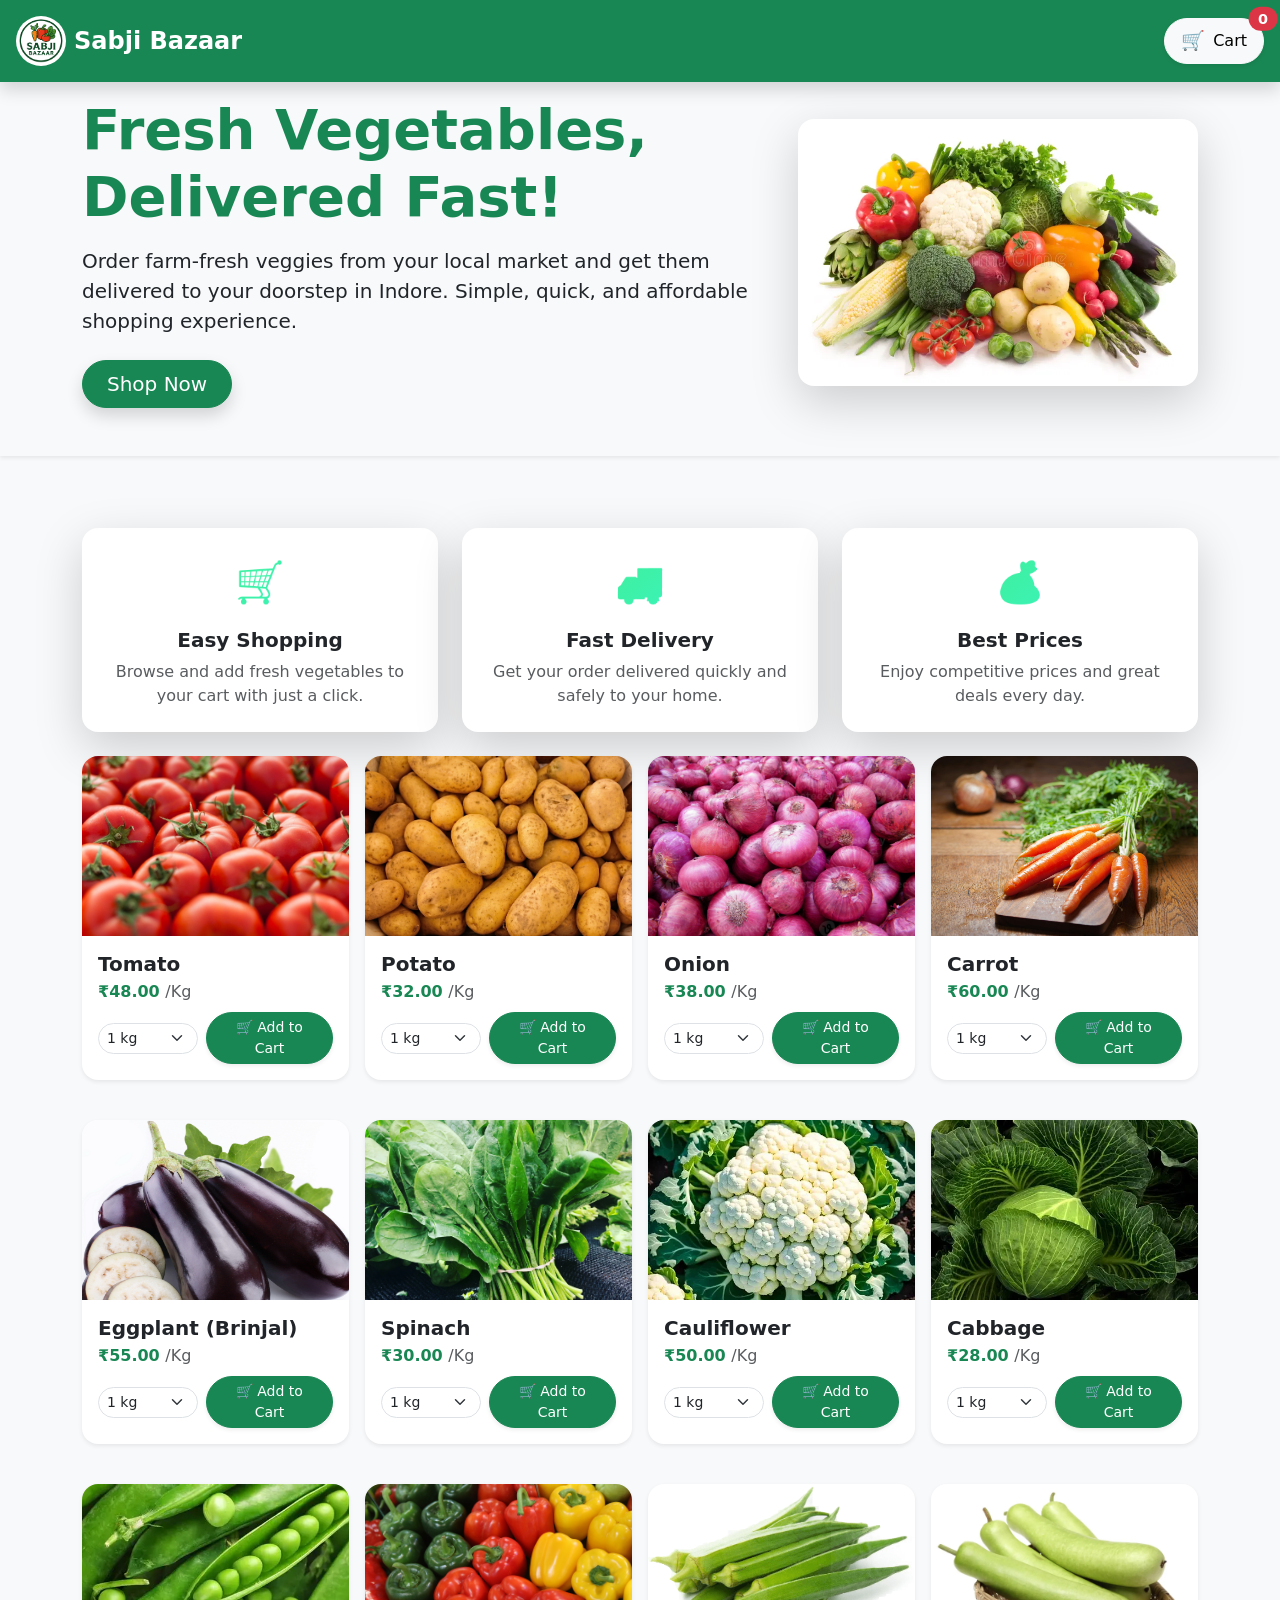
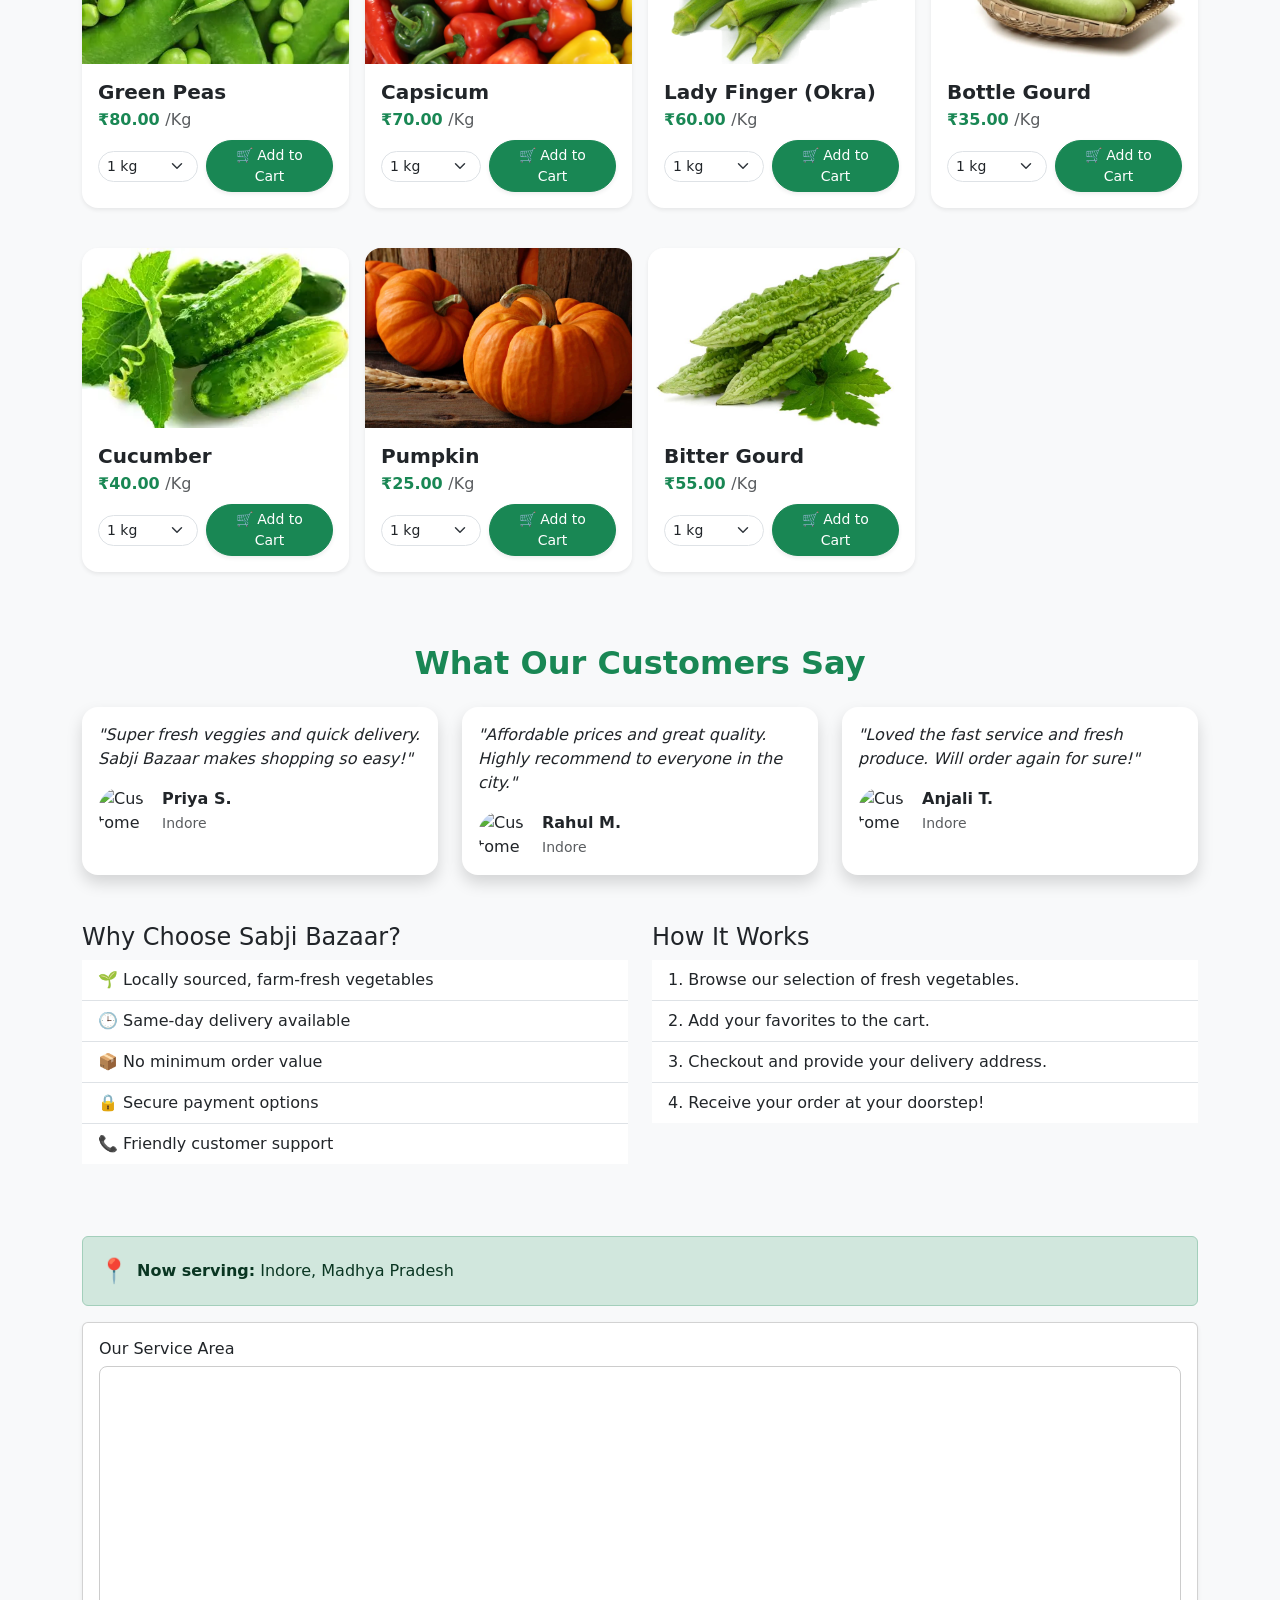
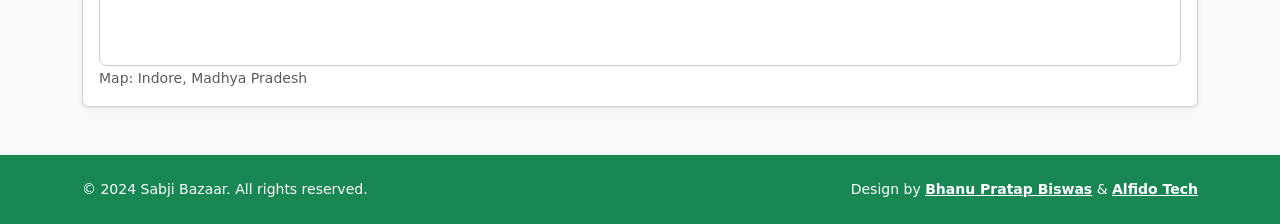
==== commit e9874364: "Update index.html" ====
--- a/index.html
+++ b/index.html
@@ -4,6 +4,40 @@
     <meta charset="utf-8">
     <meta name="viewport" content="width=device-width, initial-scale=1">
     <title>Sabji Bazaar</title>
+
+    <meta name="description" content="Order fresh vegetables online from Sabji Bazaar. Fast delivery to your doorstep.">
+    <meta name="keywords" content="Sabji Bazaar, fresh vegetables, online vegetable delivery, Indore vegetables, local market, fast delivery, affordable prices">
+    <meta name="author" content="Bhanu Pratap Biswas, Alfido Tech">
+    <meta name="robots" content="index, follow">
+    <link rel="icon" href="assets/img/favicon.png" type="image/png">
+    <link rel="apple-touch-icon" href="assets/img/logo.png">
+    <meta name="theme-color" content="#28a745">
+    <meta name="google-site-verification" content="your-google-site-verification-code">
+    <meta property="og:title" content="Sabji Bazaar - Fresh Vegetables Delivered Fast!">
+    <meta property="og:description" content="Order fresh vegetables online from Sabji Bazaar. Fast delivery to your doorstep.">
+    <meta property="og:image" content="assets/img/logo.png">
+    <meta property="og:url" content="https://www.sabjibazaar.com">
+    <meta property="og:type" content="website">
+    <meta name="twitter:card" content="summary_large_image">
+    <meta name="twitter:title" content="Sabji Bazaar - Fresh Vegetables Delivered Fast!">
+    <meta name="twitter:description" content="Order fresh vegetables online from Sabji Bazaar. Fast delivery to your doorstep.">
+    <meta name="twitter:image" content="assets/img/logo.png">
+
+    <!-- Social Media Meta Tags -->
+    <meta property="og:site_name" content="Sabji Bazaar">
+    <meta property="og:locale" content="en_IN">
+    <meta property="og:image:width" content="1200">
+    <meta property="og:image:height" content="630">
+    <!-- <meta name="facebook:app_id" content=""> -->
+
+    <!-- WhatsApp sharing uses Open Graph tags above -->
+
+    <!-- Instagram does not use meta tags for link previews, but OG tags help -->
+
+    <!-- Optional: Twitter meta for completeness -->
+    <meta name="twitter:site" content="@sabjibazaar">
+    <meta name="twitter:creator" content="@sabjibazaar">
+
 
     <!-- Bootstrap 5 -->
     <link href="https://cdn.jsdelivr.net/npm/bootstrap@5.3.2/dist/css/bootstrap.min.css" rel="stylesheet">
@@ -226,7 +260,7 @@
             <small>&copy; 2024 Sabji Bazaar. All rights reserved.</small>
             <small>
                 Design by 
-                <span class="fw-semibold">Bhanu Pratap Biswas</span> &amp; 
+                <a href="https://www.linkedin.com/in/bhanupratap-biswas-india/" target="_blank" class="fw-semibold text-white text-decoration-underline">Bhanu Pratap Biswas</a> &amp; 
                 <a href="https://alfidotech.com" target="_blank" class="text-white text-decoration-underline fw-semibold">Alfido Tech</a>
             </small>
         </div>
